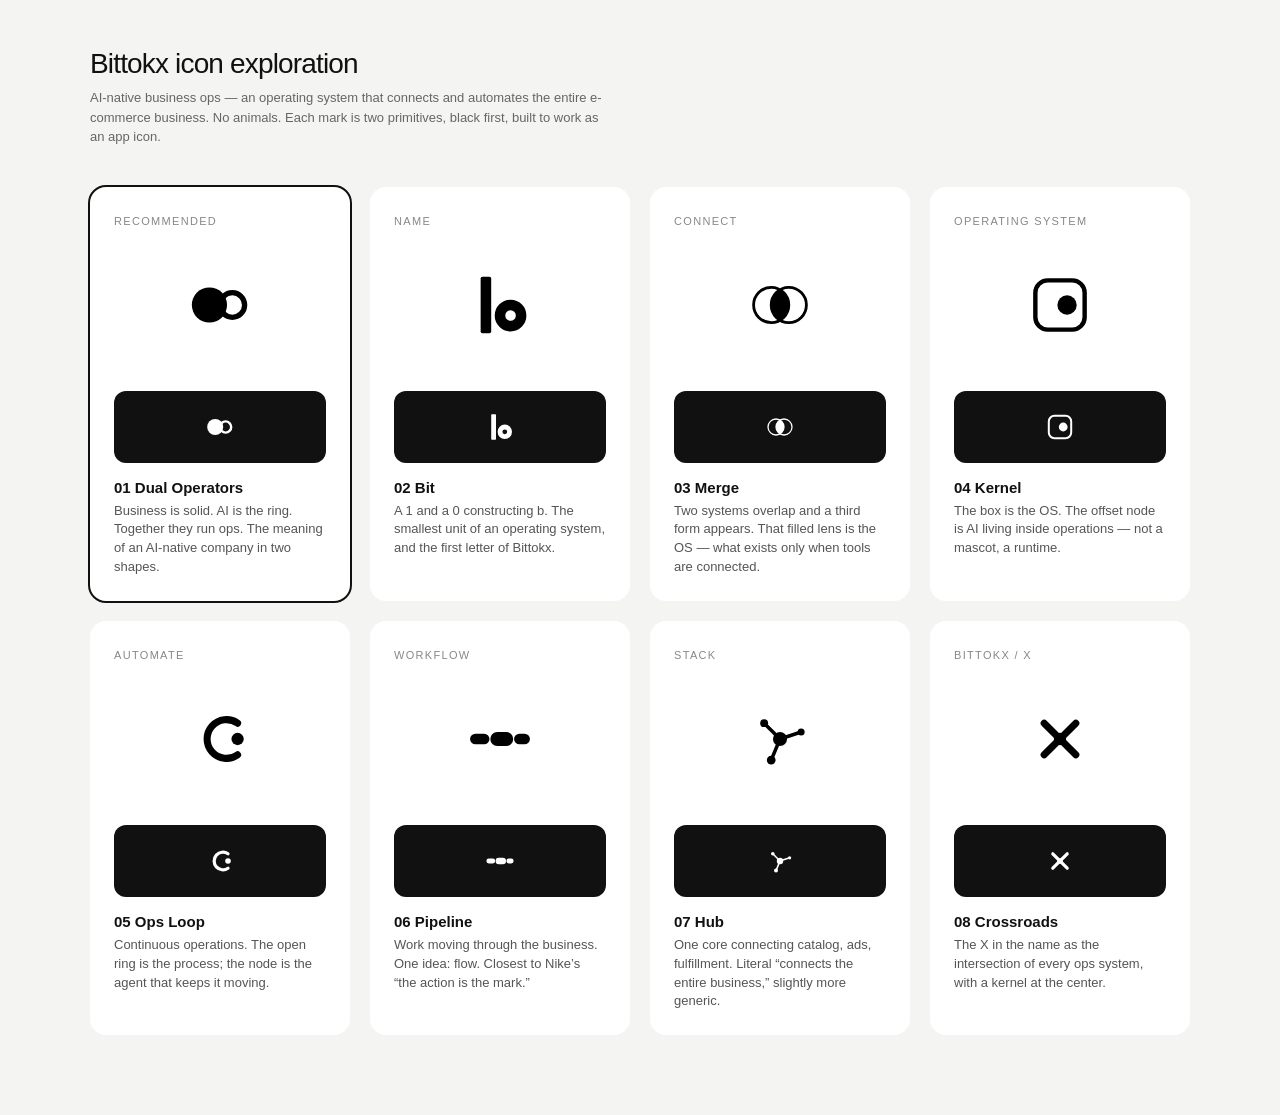
==== assets/logo/generator/ops-icons/index.html @ 7362e3eb "Replace owl with Dual Operators and explore ops icons The owl did not match an AI-native business op" ====
<!doctype html>
<html lang="en">
  <head>
    <meta charset="utf-8" />
    <meta name="viewport" content="width=device-width, initial-scale=1" />
    <title>Bittokx — ops icon exploration</title>
    <style>
      body {
        margin: 0;
        background: #f4f4f2;
        color: #111;
        font-family: Inter, Helvetica, Arial, sans-serif;
      }
      main { max-width: 1100px; margin: 0 auto; padding: 48px 24px 80px; }
      h1 { font-weight: 500; font-size: 28px; letter-spacing: -0.03em; margin: 0 0 8px; }
      .lede { color: #666; max-width: 40em; line-height: 1.5; margin: 0 0 40px; }
      .grid { display: grid; grid-template-columns: repeat(auto-fit, minmax(220px, 1fr)); gap: 20px; }
      article {
        background: #fff;
        border-radius: 16px;
        padding: 28px 24px 24px;
      }
      article.rec { outline: 2px solid #111; }
      .icon {
        height: 140px;
        display: flex;
        align-items: center;
        justify-content: center;
        margin-bottom: 16px;
      }
      .icon img { width: 88px; height: 88px; }
      .dark {
        background: #111;
        border-radius: 12px;
        height: 72px;
        display: flex;
        align-items: center;
        justify-content: center;
        margin: 14px 0 16px;
      }
      .dark img { width: 40px; height: 40px; filter: invert(1); }
      h2 { font-size: 15px; margin: 0 0 6px; }
      p { font-size: 13px; color: #555; line-height: 1.45; margin: 0; }
      .tag { font-size: 11px; letter-spacing: 0.12em; text-transform: uppercase; color: #888; margin-bottom: 8px; }
    </style>
  </head>
  <body>
    <main>
      <h1>Bittokx icon exploration</h1>
      <p class="lede">
        AI-native business ops — an operating system that connects and automates the entire e-commerce business.
        No animals. Each mark is two primitives, black first, built to work as an app icon.
      </p>
      <div class="grid">
        <article class="rec">
          <div class="tag">Recommended</div>
          <div class="icon"><img src="./01-dual-operators.svg" alt="" /></div>
          <div class="dark"><img src="./01-dual-operators.svg" alt="" /></div>
          <h2>01 Dual Operators</h2>
          <p>Business is solid. AI is the ring. Together they run ops. The meaning of an AI-native company in two shapes.</p>
        </article>
        <article>
          <div class="tag">Name</div>
          <div class="icon"><img src="./02-bit.svg" alt="" /></div>
          <div class="dark"><img src="./02-bit.svg" alt="" /></div>
          <h2>02 Bit</h2>
          <p>A 1 and a 0 constructing b. The smallest unit of an operating system, and the first letter of Bittokx.</p>
        </article>
        <article>
          <div class="tag">Connect</div>
          <div class="icon"><img src="./03-merge.svg" alt="" /></div>
          <div class="dark"><img src="./03-merge.svg" alt="" /></div>
          <h2>03 Merge</h2>
          <p>Two systems overlap and a third form appears. That filled lens is the OS — what exists only when tools are connected.</p>
        </article>
        <article>
          <div class="tag">Operating system</div>
          <div class="icon"><img src="./04-kernel.svg" alt="" /></div>
          <div class="dark"><img src="./04-kernel.svg" alt="" /></div>
          <h2>04 Kernel</h2>
          <p>The box is the OS. The offset node is AI living inside operations — not a mascot, a runtime.</p>
        </article>
        <article>
          <div class="tag">Automate</div>
          <div class="icon"><img src="./05-ops-loop.svg" alt="" /></div>
          <div class="dark"><img src="./05-ops-loop.svg" alt="" /></div>
          <h2>05 Ops Loop</h2>
          <p>Continuous operations. The open ring is the process; the node is the agent that keeps it moving.</p>
        </article>
        <article>
          <div class="tag">Workflow</div>
          <div class="icon"><img src="./06-pipeline.svg" alt="" /></div>
          <div class="dark"><img src="./06-pipeline.svg" alt="" /></div>
          <h2>06 Pipeline</h2>
          <p>Work moving through the business. One idea: flow. Closest to Nike’s “the action is the mark.”</p>
        </article>
        <article>
          <div class="tag">Stack</div>
          <div class="icon"><img src="./07-hub.svg" alt="" /></div>
          <div class="dark"><img src="./07-hub.svg" alt="" /></div>
          <h2>07 Hub</h2>
          <p>One core connecting catalog, ads, fulfillment. Literal “connects the entire business,” slightly more generic.</p>
        </article>
        <article>
          <div class="tag">Bittokx / X</div>
          <div class="icon"><img src="./08-crossroads.svg" alt="" /></div>
          <div class="dark"><img src="./08-crossroads.svg" alt="" /></div>
          <h2>08 Crossroads</h2>
          <p>The X in the name as the intersection of every ops system, with a kernel at the center.</p>
        </article>
      </div>
    </main>
  </body>
</html>
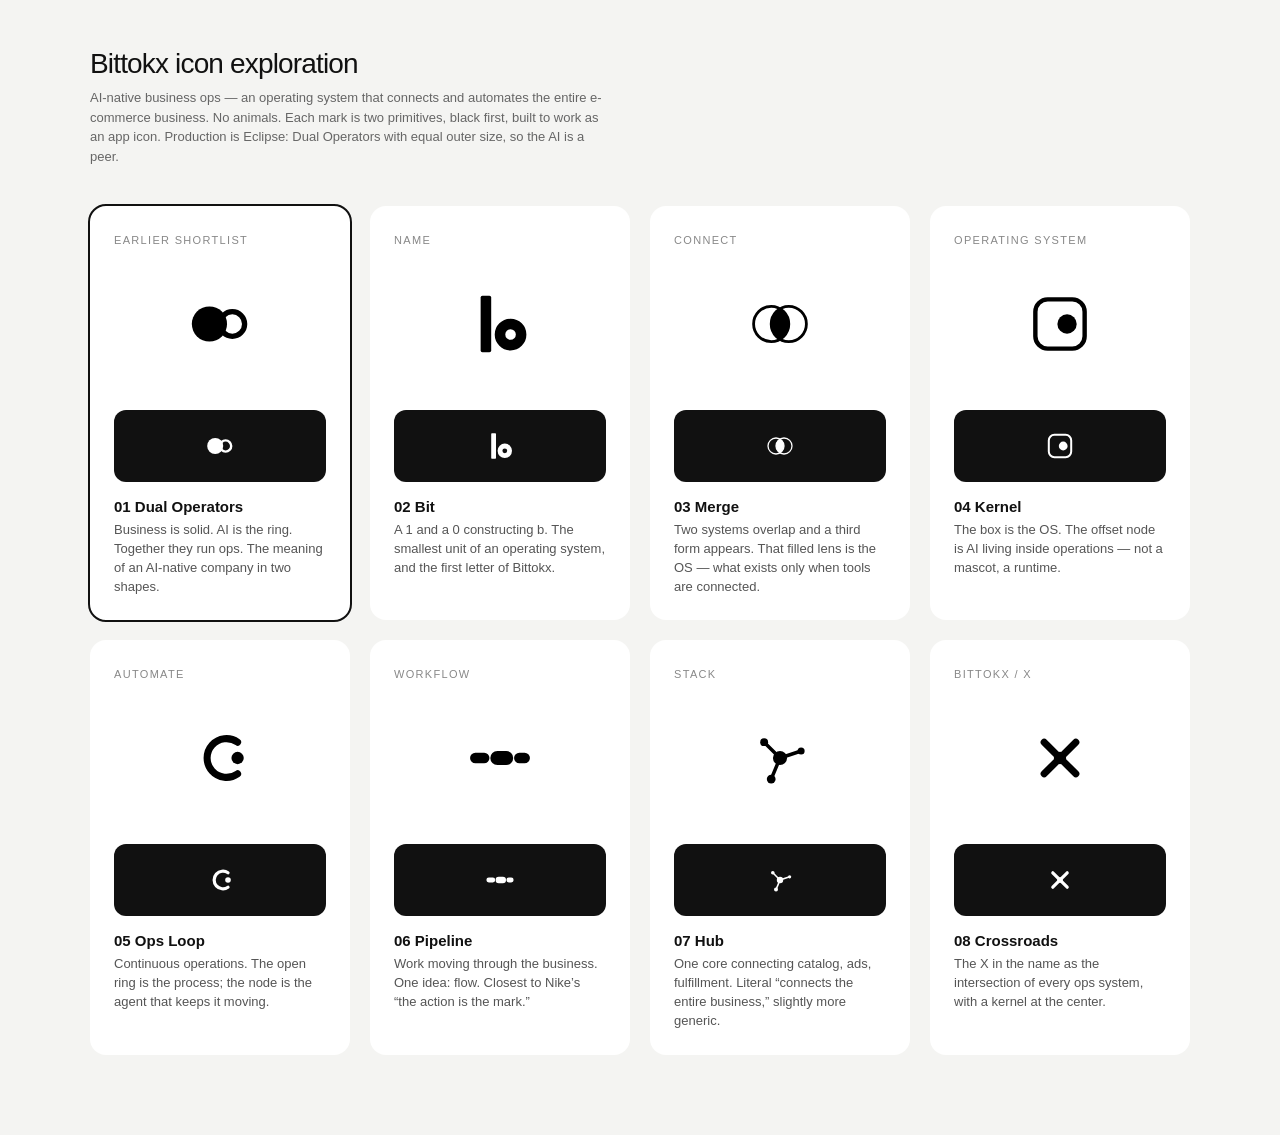
==== commit 8cd8a5a0: "Select Eclipse as the Bittokx production mark Equal outer circles: the business is solid, the AI is " ====
--- a/assets/logo/generator/ops-icons/index.html
+++ b/assets/logo/generator/ops-icons/index.html
@@ -50,10 +50,11 @@
       <p class="lede">
         AI-native business ops — an operating system that connects and automates the entire e-commerce business.
         No animals. Each mark is two primitives, black first, built to work as an app icon.
+        Production is Eclipse: Dual Operators with equal outer size, so the AI is a peer.
       </p>
       <div class="grid">
         <article class="rec">
-          <div class="tag">Recommended</div>
+          <div class="tag">Earlier shortlist</div>
           <div class="icon"><img src="./01-dual-operators.svg" alt="" /></div>
           <div class="dark"><img src="./01-dual-operators.svg" alt="" /></div>
           <h2>01 Dual Operators</h2>
